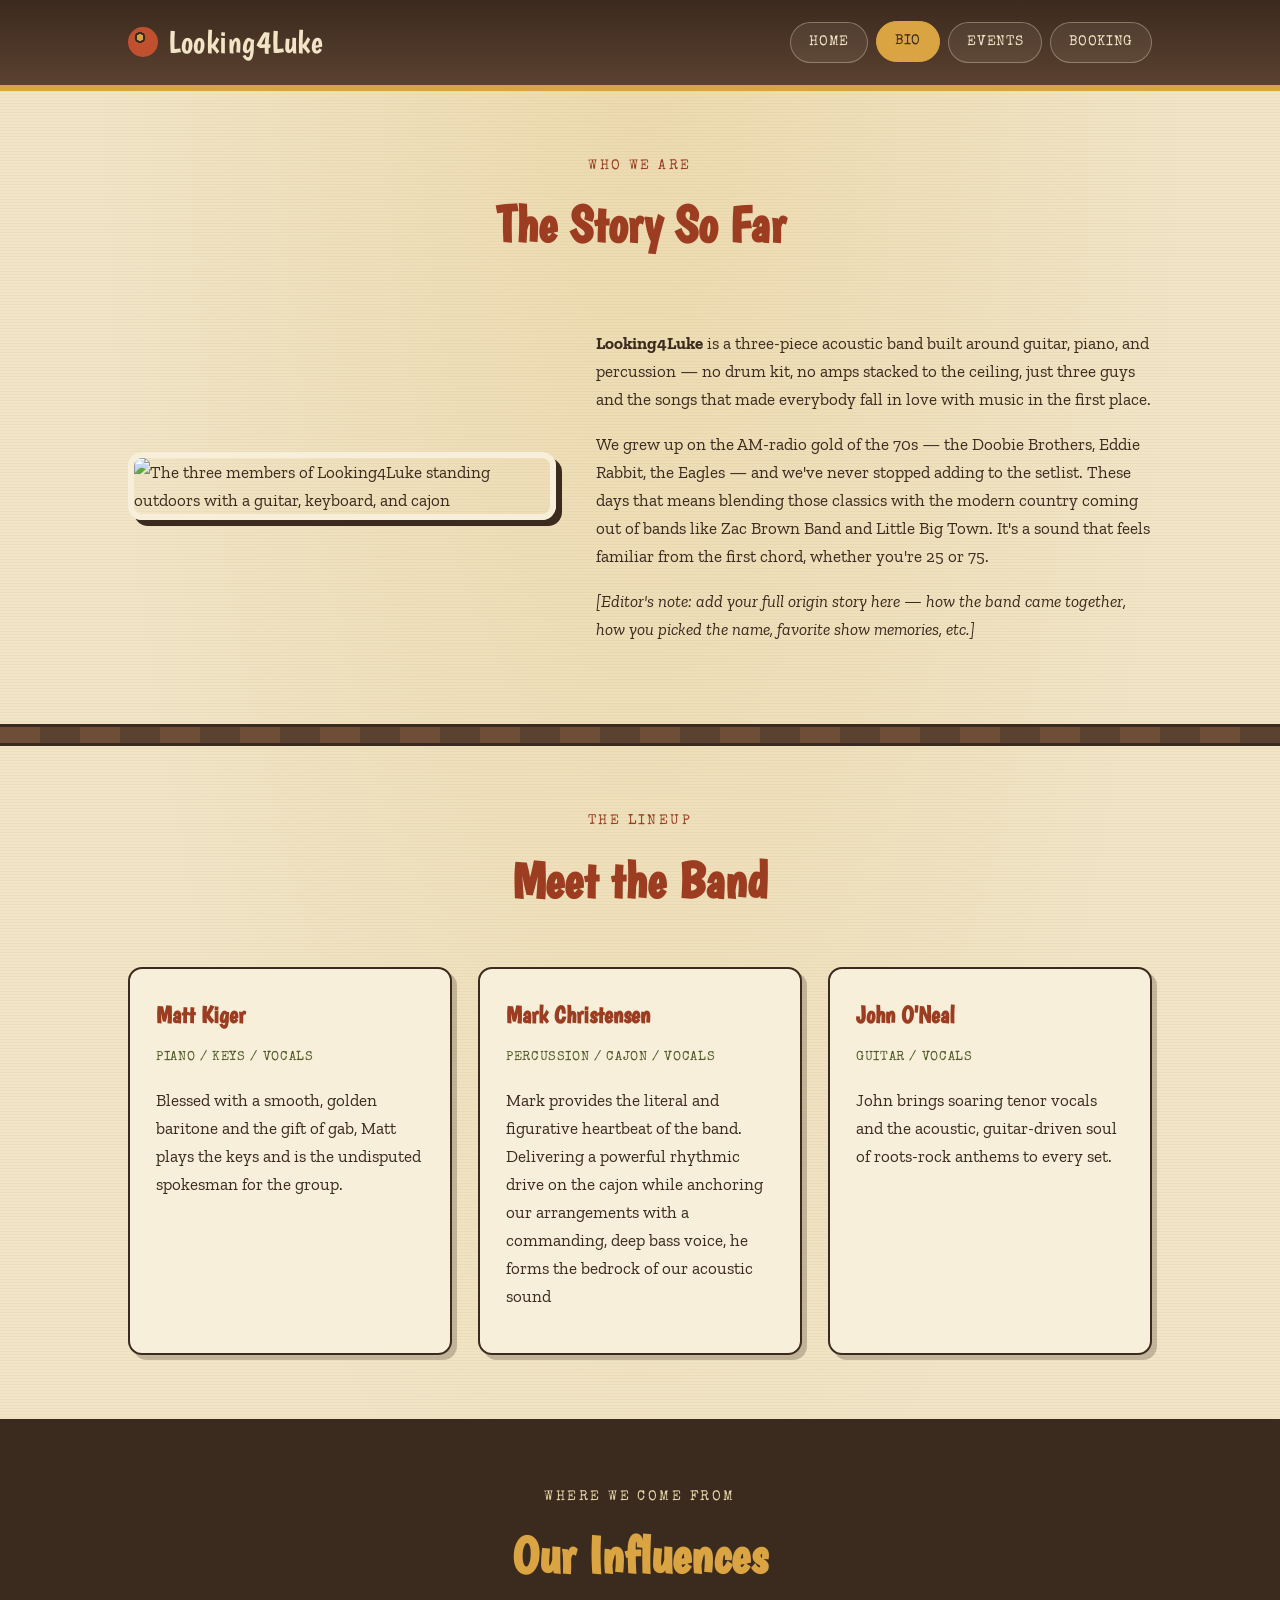
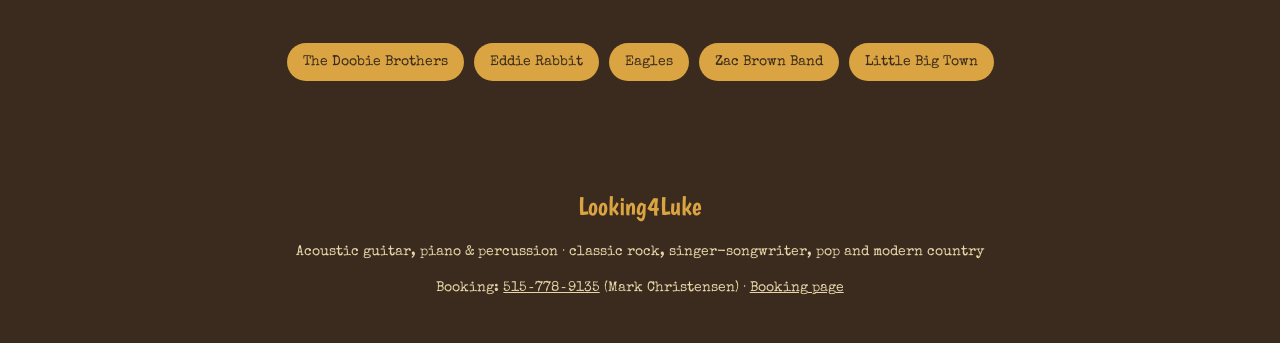
==== bio.html @ d56bd20d "Initial commit of band website" ====
<!DOCTYPE html>
<html lang="en">
<head>
<meta charset="UTF-8">
<meta name="viewport" content="width=device-width, initial-scale=1.0">
<title>Bio — Looking4Luke</title>
<meta name="description" content="Meet Looking4Luke, an acoustic guitar, piano, and percussion trio performing a wide variety of genres and musical generations with a decidedly unplugged feel.">
<link rel="stylesheet" href="style.css">
</head>
<body>

<header class="site-header">
  <div class="header-inner">
    <a href="index.html" class="brand"><span class="record-dot" aria-hidden="true"></span>Looking4Luke</a>
    <nav class="primary-nav" aria-label="Primary">
      <a href="index.html">Home</a>
      <a href="bio.html" class="active">Bio</a>
      <a href="events.html">Events</a>
      <a href="booking.html">Booking</a>
    </nav>
  </div>
</header>

<main>
  <section class="section">
    <div class="wrap">
      <div class="section-head">
        <span class="eyebrow">Who We Are</span>
        <h2>The Story So Far</h2>
      </div>

      <div class="bio-intro">
        <img class="bio-photo" src="file:///C:/Users/ONEAL/Dropbox/Important%20Stuff-%20John&Kara/Looking4Luke%20Website/L4L%20Images/L4L%20Profile%20Photo.jpg" alt="The three members of Looking4Luke standing outdoors with a guitar, keyboard, and cajon">
        <div>
          <p><strong>Looking4Luke</strong> is a three-piece acoustic band built around guitar, piano, and percussion &mdash; no drum kit, no amps stacked to the ceiling, just three guys and the songs that made everybody fall in love with music in the first place.</p>
          <p>We grew up on the AM-radio gold of the 70s &mdash; the Doobie Brothers, Eddie Rabbit, the Eagles &mdash; and we've never stopped adding to the setlist. These days that means blending those classics with the modern country coming out of bands like Zac Brown Band and Little Big Town. It's a sound that feels familiar from the first chord, whether you're 25 or 75.</p>
          <p><em>[Editor's note: add your full origin story here &mdash; how the band came together, how you picked the name, favorite show memories, etc.]</em></p>
        </div>
      </div>
    </div>
  </section>

  <div class="wood-divider" aria-hidden="true"></div>

  <section class="section">
    <div class="wrap">
      <div class="section-head">
        <span class="eyebrow">The Lineup</span>
        <h2>Meet the Band</h2>
      </div>
      <div class="card-grid">
        <div class="card">
          <h3>Matt Kiger</h3>
          <p class="role">Piano / Keys / Vocals</p>
          <p>Blessed with a smooth, golden baritone and the gift of gab, Matt plays the keys and is the undisputed spokesman for the group.</p>
        </div>
        <div class="card">
          <h3>Mark Christensen</h3>
          <p class="role">Percussion / Cajon / Vocals</p>
          <p>Mark provides the literal and figurative heartbeat of the band. Delivering a powerful rhythmic drive on the cajon while anchoring our arrangements with a commanding, deep bass voice, he forms the bedrock of our acoustic sound</p>
        </div>
        <div class="card">
          <h3>John O'Neal</h3>
          <p class="role">Guitar / Vocals</p>
          <p>John brings soaring tenor vocals and the acoustic, guitar-driven soul of roots-rock anthems to every set.</p>
        </div>
      </div>
    </div>
  </section>

  <section class="section section-alt">
    <div class="wrap">
      <div class="section-head">
        <span class="eyebrow">Where We Come From</span>
        <h2>Our Influences</h2>
      </div>
      <ul class="influences-list">
        <li>The Doobie Brothers</li>
        <li>Eddie Rabbit</li>
        <li>Eagles</li>
        <li>Zac Brown Band</li>
        <li>Little Big Town</li>
      </ul>
    </div>
  </section>
</main>

<footer class="site-footer">
  <div class="wrap">
    <div class="foot-band">Looking4Luke</div>
    <p>Acoustic guitar, piano &amp; percussion &middot; classic rock, singer-songwriter, pop and modern country</p>
    <p>Booking: <a href="tel:5157789135">515&#8209;778&#8209;9135</a> (Mark Christensen) &middot; <a href="booking.html">Booking page</a></p>
  </div>
</footer>

</body>
</html>
---- style.css ----
/* ===========================================================
   Looking4Luke — site styles
   Design direction: early-70s concert poster / vinyl sleeve
   =========================================================== */

@import url('https://fonts.googleapis.com/css2?family=Boogaloo&family=Zilla+Slab:wght@400;500;600;700&family=Special+Elite&display=swap');

:root {
  --cream:       #F1E5C6;
  --cream-dark:  #E6D6A8;
  --paper:       #F8EFDA;
  --rust:        #C1502E;
  --rust-dark:   #9C3D22;
  --mustard:     #D9A441;
  --avocado:     #6B7A3A;
  --avocado-dark:#4F5B29;
  --brown:       #3B2A1E;
  --brown-soft:  #5B4130;
  --cocoa:       #6F4E37;

  --display: 'Boogaloo', 'Cooper Black', serif;
  --body: 'Zilla Slab', Georgia, serif;
  --stamp: 'Special Elite', 'Courier New', monospace;

  --radius: 14px;
  --max-w: 1080px;
}

* { box-sizing: border-box; }

html { scroll-behavior: smooth; }

body {
  margin: 0;
  background-color: var(--cream);
  background-image:
    radial-gradient(ellipse at top, rgba(217,164,65,0.18), transparent 60%),
    repeating-linear-gradient(0deg, rgba(59,42,30,0.035) 0px, rgba(59,42,30,0.035) 1px, transparent 1px, transparent 3px);
  color: var(--brown);
  font-family: var(--body);
  font-size: 17px;
  line-height: 1.65;
  -webkit-font-smoothing: antialiased;
}

a { color: inherit; }

img { max-width: 100%; display: block; }

.wrap {
  max-width: var(--max-w);
  margin: 0 auto;
  padding: 0 28px;
}

/* ---------- focus states ---------- */
a:focus-visible,
button:focus-visible {
  outline: 3px solid var(--rust);
  outline-offset: 3px;
}

@media (prefers-reduced-motion: reduce) {
  *, *::before, *::after {
    animation-duration: 0.001ms !important;
    animation-iteration-count: 1 !important;
    transition-duration: 0.001ms !important;
    scroll-behavior: auto !important;
  }
}

/* ---------- Header / Nav ---------- */
.site-header {
  background: linear-gradient(180deg, var(--brown) 0%, var(--brown-soft) 100%);
  border-bottom: 6px solid var(--mustard);
  position: sticky;
  top: 0;
  z-index: 50;
}

.header-inner {
  display: flex;
  align-items: center;
  justify-content: space-between;
  padding: 16px 28px;
  max-width: var(--max-w);
  margin: 0 auto;
  gap: 20px;
  flex-wrap: wrap;
}

.brand {
  font-family: var(--display);
  font-size: 2rem;
  color: var(--cream);
  text-decoration: none;
  letter-spacing: 0.5px;
  display: flex;
  align-items: center;
  gap: 10px;
}

.brand .record-dot {
  width: 30px;
  height: 30px;
  border-radius: 50%;
  background: radial-gradient(circle at 40% 35%, var(--mustard) 0 12%, var(--brown) 13% 20%, var(--rust) 21% 100%);
  flex-shrink: 0;
  animation: spin 6s linear infinite;
}

@keyframes spin { to { transform: rotate(360deg); } }

nav.primary-nav {
  display: flex;
  gap: 8px;
  flex-wrap: wrap;
}

nav.primary-nav a {
  font-family: var(--stamp);
  font-size: 0.85rem;
  letter-spacing: 0.05em;
  text-transform: uppercase;
  text-decoration: none;
  color: var(--cream);
  background: rgba(241,229,198,0.08);
  border: 1.5px solid rgba(241,229,198,0.35);
  border-radius: 999px;
  padding: 8px 18px;
  transition: background 0.2s ease, transform 0.2s ease, border-color 0.2s ease;
}

nav.primary-nav a:hover,
nav.primary-nav a.active {
  background: var(--mustard);
  border-color: var(--mustard);
  color: var(--brown);
  transform: translateY(-1px);
}

/* ---------- Sunburst signature element ---------- */
.sunburst-wrap {
  position: relative;
  display: flex;
  justify-content: center;
  padding: 56px 0 20px;
}

.sunburst {
  position: absolute;
  top: 50%;
  left: 50%;
  width: 780px;
  height: 780px;
  transform: translate(-50%, -52%);
  border-radius: 50%;
  background:
    repeating-conic-gradient(from 0deg,
      var(--rust) 0deg 9deg,
      var(--mustard) 9deg 18deg);
  opacity: 0.85;
  z-index: 0;
  animation: burst-turn 90s linear infinite;
}

@keyframes burst-turn { to { transform: translate(-50%, -52%) rotate(360deg); } }

.sunburst::after {
  content: "";
  position: absolute;
  inset: 10%;
  border-radius: 50%;
  background: var(--cream);
}

.hero-photo-frame {
  position: relative;
  z-index: 1;
  width: 380px;
  max-width: 78vw;
  aspect-ratio: 1 / 1;
  border-radius: 50%;
  overflow: hidden;
  border: 8px solid var(--paper);
  box-shadow: 0 10px 30px rgba(59,42,30,0.35);
}

.hero-photo-frame img {
  width: 100%;
  height: 100%;
  object-fit: cover;
  object-position: center 30%;
}

/* ---------- Hero text ---------- */
.hero-text {
  text-align: center;
  padding: 10px 20px 50px;
  position: relative;
  z-index: 1;
}

.eyebrow {
  font-family: var(--stamp);
  text-transform: uppercase;
  letter-spacing: 0.18em;
  color: var(--rust-dark);
  font-size: 0.85rem;
}

.hero-text h1 {
  font-family: var(--display);
  font-size: clamp(3rem, 9vw, 5.5rem);
  color: var(--brown);
  margin: 6px 0 4px;
  line-height: 0.95;
  text-shadow: 3px 3px 0 var(--mustard);
}

.hero-tagline {
  font-size: 1.2rem;
  color: var(--brown-soft);
  max-width: 640px;
  margin: 14px auto 28px;
}

.genre-chips {
  display: flex;
  flex-wrap: wrap;
  gap: 10px;
  justify-content: center;
  margin-bottom: 30px;
}

.genre-chips span {
  font-family: var(--stamp);
  font-size: 0.8rem;
  background: var(--avocado);
  color: var(--cream);
  padding: 6px 14px;
  border-radius: 999px;
  letter-spacing: 0.04em;
}

.btn-row {
  display: flex;
  gap: 16px;
  justify-content: center;
  flex-wrap: wrap;
}

.btn {
  display: inline-block;
  font-family: var(--stamp);
  text-transform: uppercase;
  letter-spacing: 0.06em;
  font-size: 0.9rem;
  text-decoration: none;
  padding: 14px 30px;
  border-radius: 999px;
  transition: transform 0.15s ease, box-shadow 0.15s ease;
  border: 2px solid transparent;
}

.btn:hover { transform: translateY(-2px); }

.btn-primary {
  background: var(--rust);
  color: var(--paper);
  box-shadow: 4px 4px 0 var(--brown);
}
.btn-primary:hover { box-shadow: 6px 6px 0 var(--brown); }

.btn-secondary {
  background: transparent;
  border-color: var(--brown);
  color: var(--brown);
}
.btn-secondary:hover { background: var(--brown); color: var(--cream); }

/* ---------- Section framing ---------- */
.section {
  padding: 64px 0;
  position: relative;
}

.section + .section {
  border-top: 3px dashed rgba(59,42,30,0.18);
}

.section-head {
  text-align: center;
  margin-bottom: 44px;
}

.section-head .eyebrow { display: block; margin-bottom: 6px; }

.section-head h2 {
  font-family: var(--display);
  font-size: clamp(2.2rem, 5vw, 3.2rem);
  color: var(--rust-dark);
  margin: 0;
}

.section-alt {
  background: var(--brown);
  color: var(--cream);
}
.section-alt .section-head h2 { color: var(--mustard); }
.section-alt .eyebrow { color: var(--cream-dark); }
.section-alt a { color: var(--mustard); }

/* ---------- Cards ---------- */
.card-grid {
  display: grid;
  gap: 26px;
  grid-template-columns: repeat(auto-fit, minmax(230px, 1fr));
}

.card {
  background: var(--paper);
  border: 2px solid var(--brown);
  border-radius: var(--radius);
  padding: 26px;
  box-shadow: 5px 5px 0 rgba(59,42,30,0.25);
}

.card h3 {
  font-family: var(--display);
  color: var(--rust-dark);
  font-size: 1.5rem;
  margin: 0 0 8px;
}

.card .role {
  font-family: var(--stamp);
  font-size: 0.8rem;
  color: var(--avocado-dark);
  text-transform: uppercase;
  letter-spacing: 0.05em;
  margin-bottom: 10px;
}

/* ---------- Wood divider ---------- */
.wood-divider {
  height: 22px;
  background: repeating-linear-gradient(
    90deg,
    var(--cocoa) 0 40px,
    var(--brown-soft) 40px 80px
  );
  border-top: 3px solid var(--brown);
  border-bottom: 3px solid var(--brown);
}

/* ---------- Footer ---------- */
footer.site-footer {
  background: var(--brown);
  color: var(--cream-dark);
  padding: 40px 0 30px;
  text-align: center;
  font-family: var(--stamp);
  font-size: 0.85rem;
}

footer.site-footer .foot-band {
  font-family: var(--display);
  font-size: 1.6rem;
  color: var(--mustard);
  margin-bottom: 8px;
}

footer.site-footer a { text-decoration: underline; }

/* ---------- Events / ticket list ---------- */
.gig-list {
  display: flex;
  flex-direction: column;
  gap: 18px;
}

.gig-ticket {
  display: grid;
  grid-template-columns: 110px 1fr auto;
  align-items: center;
  gap: 20px;
  background: var(--paper);
  border: 2px solid var(--brown);
  border-radius: var(--radius);
  padding: 18px 24px;
  position: relative;
  box-shadow: 5px 5px 0 rgba(59,42,30,0.2);
}

.gig-ticket::before,
.gig-ticket::after {
  content: "";
  position: absolute;
  width: 22px;
  height: 22px;
  background: var(--cream);
  border-radius: 50%;
  top: 50%;
  transform: translateY(-50%);
  border: 2px solid var(--brown);
}
.gig-ticket::before { left: -13px; }
.gig-ticket::after { right: -13px; }

.gig-date {
  font-family: var(--display);
  font-size: 1.7rem;
  color: var(--rust-dark);
  text-align: center;
  line-height: 1;
}
.gig-date span {
  display: block;
  font-family: var(--stamp);
  font-size: 0.7rem;
  color: var(--avocado-dark);
  text-transform: uppercase;
  letter-spacing: 0.08em;
  margin-top: 4px;
}

.gig-info h3 { margin: 0 0 4px; font-family: var(--display); font-size: 1.3rem; color: var(--brown); }
.gig-info p { margin: 0; color: var(--brown-soft); font-size: 0.95rem; }

.gig-tag {
  font-family: var(--stamp);
  font-size: 0.75rem;
  background: var(--avocado);
  color: var(--cream);
  padding: 6px 14px;
  border-radius: 999px;
  white-space: nowrap;
  height: fit-content;
}

.empty-note {
  font-family: var(--stamp);
  text-align: center;
  color: var(--brown-soft);
  padding: 30px;
  border: 2px dashed var(--brown);
  border-radius: var(--radius);
}

/* ---------- Booking form ---------- */
.booking-layout {
  display: grid;
  grid-template-columns: 1.1fr 1fr;
  gap: 44px;
  align-items: start;
}

@media (max-width: 760px) {
  .booking-layout { grid-template-columns: 1fr; }
  .gig-ticket { grid-template-columns: 1fr; text-align: center; }
  .gig-ticket::before, .gig-ticket::after { display: none; }
  .header-inner { justify-content: center; text-align: center; }
}

.contact-card {
  background: var(--avocado);
  color: var(--cream);
  border-radius: var(--radius);
  padding: 32px;
  border: 2px solid var(--brown);
  box-shadow: 6px 6px 0 rgba(59,42,30,0.3);
}

.contact-card h3 {
  font-family: var(--display);
  font-size: 1.7rem;
  margin-top: 0;
  color: var(--mustard);
}

.contact-line {
  display: flex;
  gap: 10px;
  align-items: baseline;
  margin: 14px 0;
  font-size: 1.05rem;
}

.contact-line .label {
  font-family: var(--stamp);
  font-size: 0.75rem;
  text-transform: uppercase;
  letter-spacing: 0.06em;
  color: var(--cream-dark);
  min-width: 70px;
}

.contact-line a {
  color: var(--paper);
  font-weight: 600;
  text-decoration: none;
  border-bottom: 2px solid var(--mustard);
}

form.booking-form {
  display: flex;
  flex-direction: column;
  gap: 16px;
}

.field label {
  display: block;
  font-family: var(--stamp);
  font-size: 0.8rem;
  text-transform: uppercase;
  letter-spacing: 0.05em;
  margin-bottom: 6px;
  color: var(--brown-soft);
}

.field input,
.field textarea,
.field select {
  width: 100%;
  padding: 12px 14px;
  border-radius: 8px;
  border: 2px solid var(--brown);
  background: var(--paper);
  font-family: var(--body);
  font-size: 1rem;
  color: var(--brown);
}

.field input:focus,
.field textarea:focus,
.field select:focus {
  outline: 3px solid var(--rust);
  outline-offset: 1px;
}

.field-row {
  display: grid;
  grid-template-columns: 1fr 1fr;
  gap: 16px;
}

@media (max-width: 500px) {
  .field-row { grid-template-columns: 1fr; }
}

.submit-note {
  font-size: 0.85rem;
  color: var(--brown-soft);
  font-family: var(--stamp);
}

/* ---------- Bio page specifics ---------- */
.bio-photo {
  border-radius: var(--radius);
  border: 6px solid var(--paper);
  box-shadow: 6px 6px 0 var(--brown);
}

.bio-intro {
  display: grid;
  grid-template-columns: 1fr 1.3fr;
  gap: 40px;
  align-items: center;
}

@media (max-width: 760px) {
  .bio-intro { grid-template-columns: 1fr; }
}

.pull-quote {
  font-family: var(--display);
  font-size: 1.8rem;
  color: var(--rust-dark);
  text-align: center;
  max-width: 720px;
  margin: 0 auto;
  line-height: 1.3;
}

.influences-list {
  list-style: none;
  padding: 0;
  margin: 0;
  display: flex;
  flex-wrap: wrap;
  gap: 10px;
  justify-content: center;
}

.influences-list li {
  font-family: var(--stamp);
  background: var(--mustard);
  color: var(--brown);
  padding: 8px 16px;
  border-radius: 999px;
  font-size: 0.85rem;
}
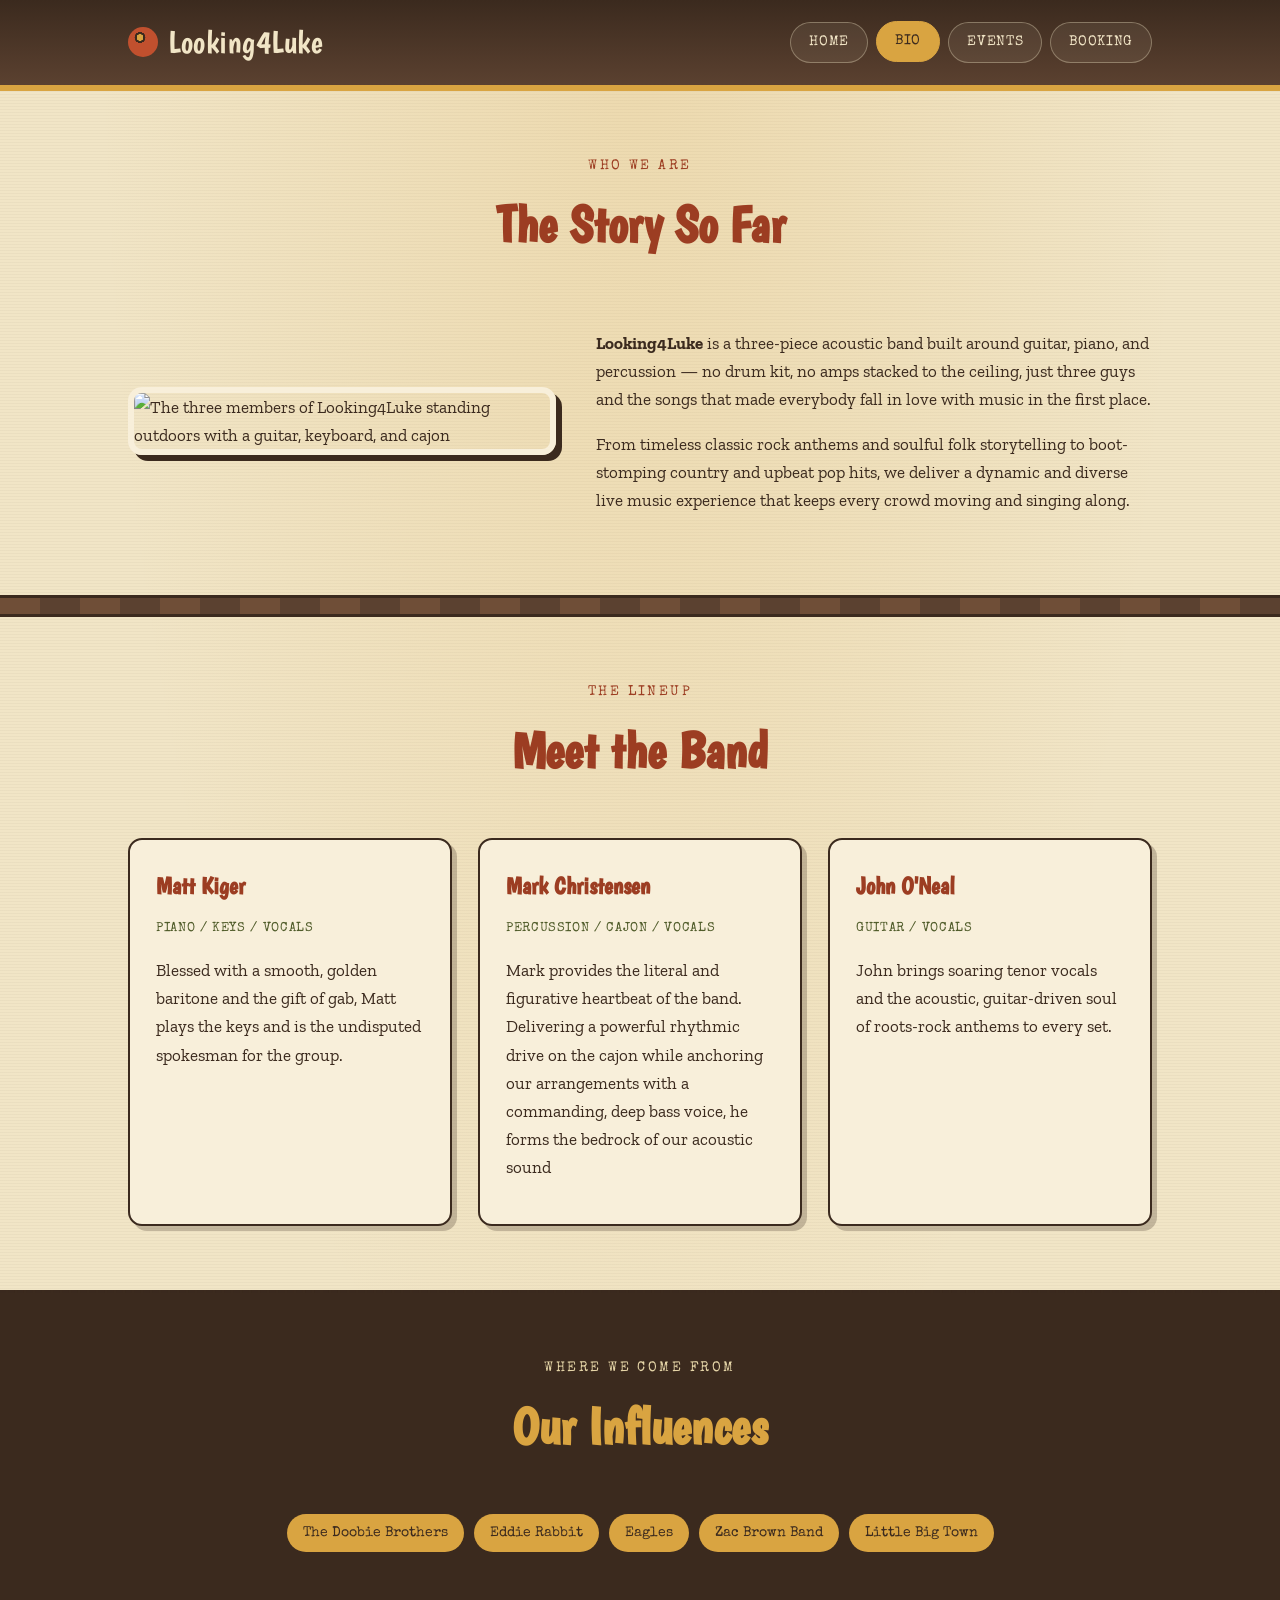
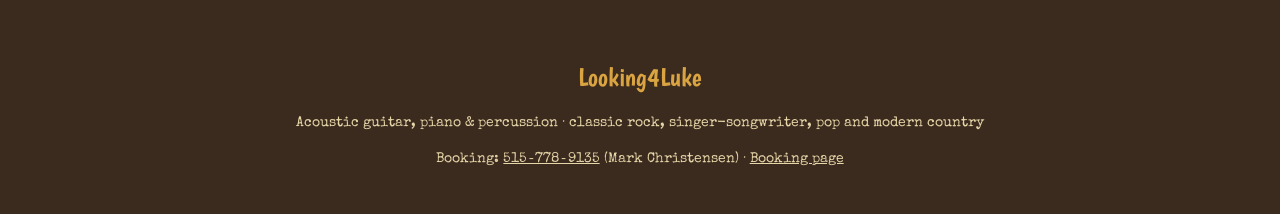
==== commit cd2c93b3: "Updated images bio events and home page" ====
--- a/bio.html
+++ b/bio.html
@@ -30,11 +30,10 @@
       </div>
 
       <div class="bio-intro">
-        <img class="bio-photo" src="file:///C:/Users/ONEAL/Dropbox/Important%20Stuff-%20John&Kara/Looking4Luke%20Website/L4L%20Images/L4L%20Profile%20Photo.jpg" alt="The three members of Looking4Luke standing outdoors with a guitar, keyboard, and cajon">
+        <img class="bio-photo" src="L4Limages/L4LLogoTAN.jpg" alt="The three members of Looking4Luke standing outdoors with a guitar, keyboard, and cajon">
         <div>
           <p><strong>Looking4Luke</strong> is a three-piece acoustic band built around guitar, piano, and percussion &mdash; no drum kit, no amps stacked to the ceiling, just three guys and the songs that made everybody fall in love with music in the first place.</p>
-          <p>We grew up on the AM-radio gold of the 70s &mdash; the Doobie Brothers, Eddie Rabbit, the Eagles &mdash; and we've never stopped adding to the setlist. These days that means blending those classics with the modern country coming out of bands like Zac Brown Band and Little Big Town. It's a sound that feels familiar from the first chord, whether you're 25 or 75.</p>
-          <p><em>[Editor's note: add your full origin story here &mdash; how the band came together, how you picked the name, favorite show memories, etc.]</em></p>
+          <p>From timeless classic rock anthems and soulful folk storytelling to boot-stomping country and upbeat pop hits, we deliver a dynamic and diverse live music experience that keeps every crowd moving and singing along.</p>
         </div>
       </div>
     </div>
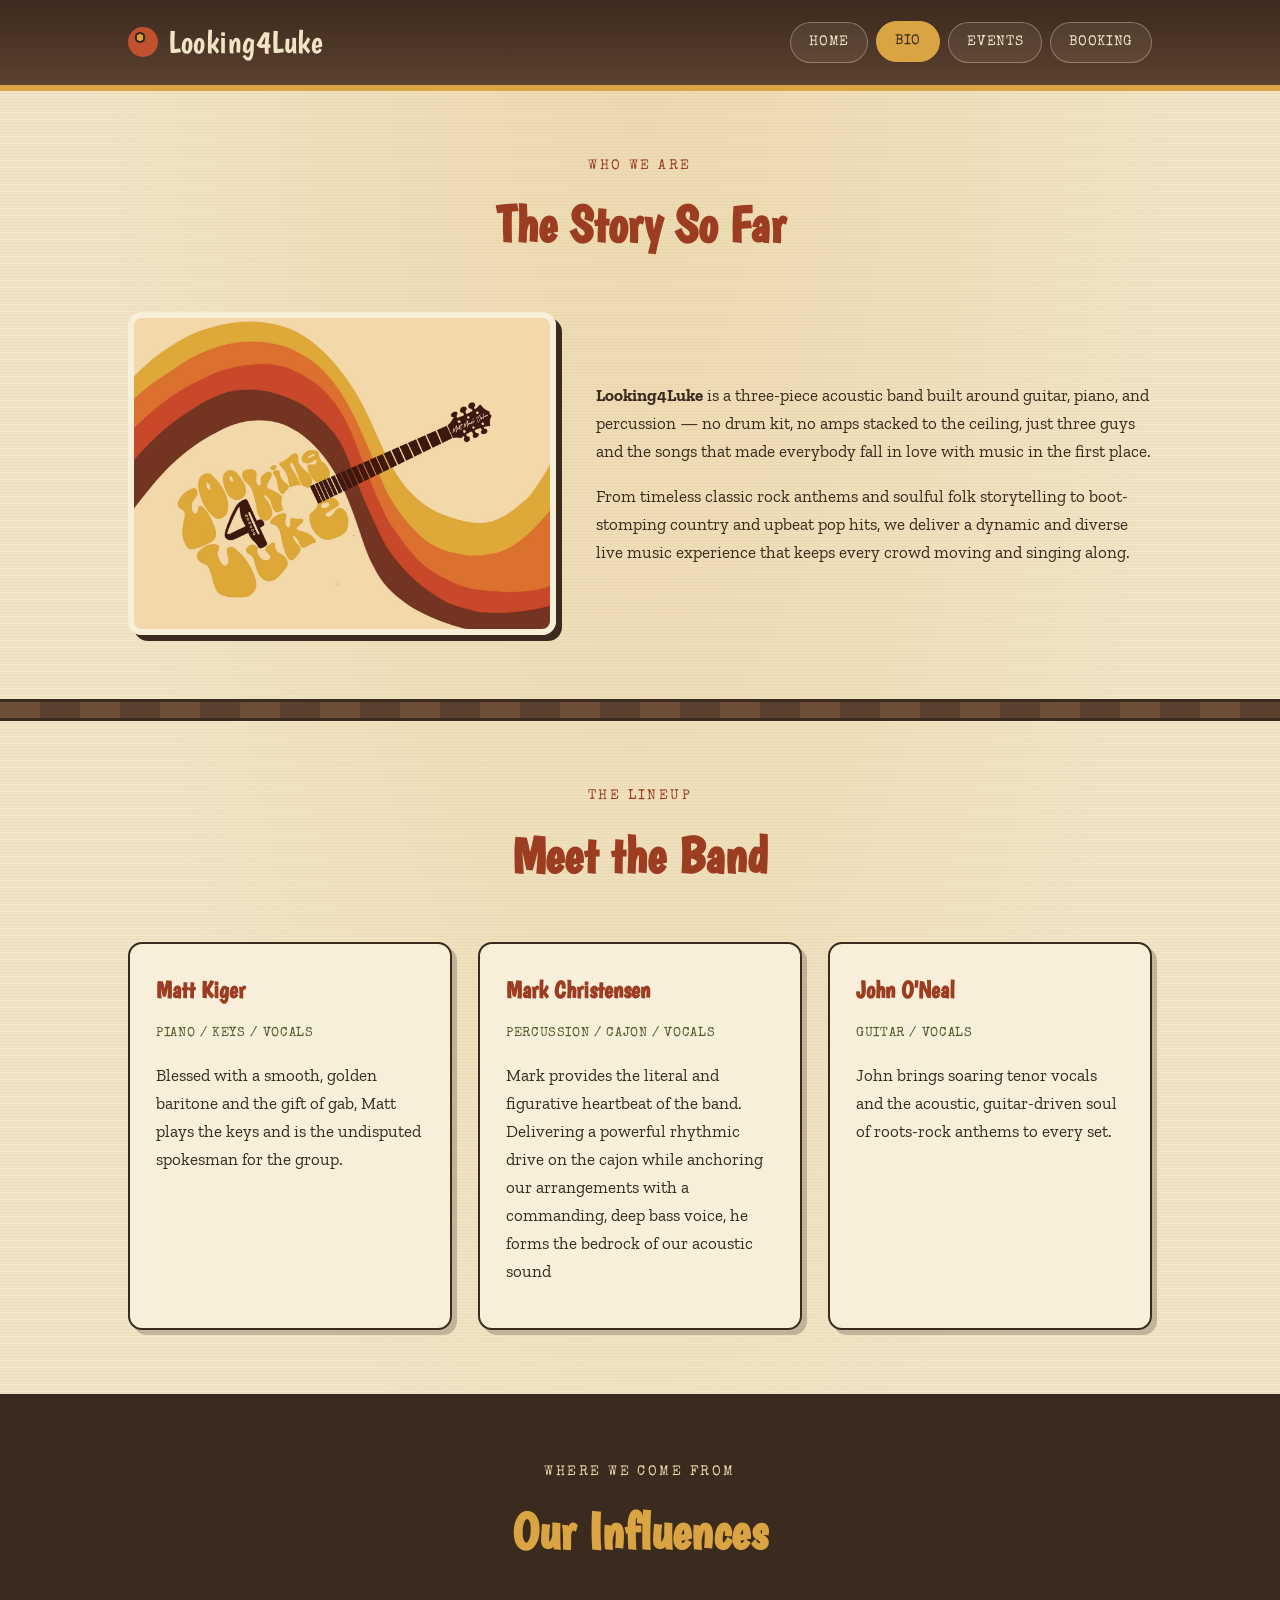
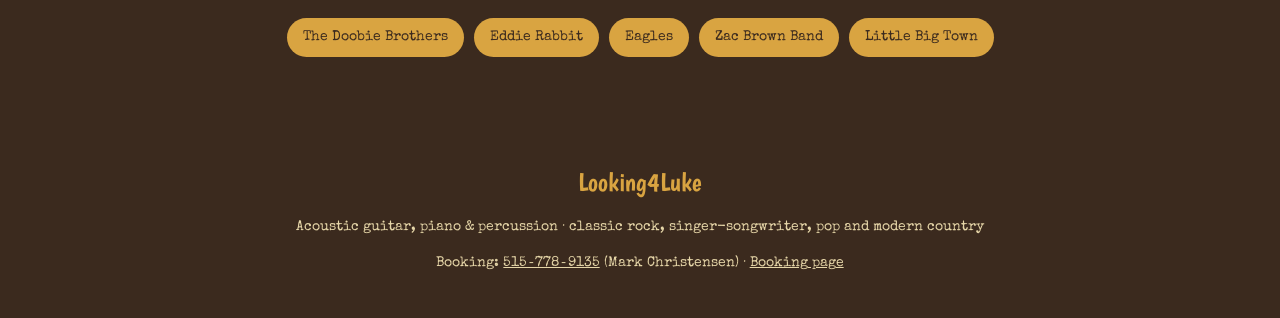
==== commit 7c8e2cee: "updated image" ====
--- a/bio.html
+++ b/bio.html
@@ -30,7 +30,7 @@
       </div>
 
       <div class="bio-intro">
-        <img class="bio-photo" src="L4Limages/L4LLogoTAN.jpg" alt="The three members of Looking4Luke standing outdoors with a guitar, keyboard, and cajon">
+        <img class="bio-photo" src="L4Limages/L4LLogoTAN.JPG" alt="The three members of Looking4Luke standing outdoors with a guitar, keyboard, and cajon">
         <div>
           <p><strong>Looking4Luke</strong> is a three-piece acoustic band built around guitar, piano, and percussion &mdash; no drum kit, no amps stacked to the ceiling, just three guys and the songs that made everybody fall in love with music in the first place.</p>
           <p>From timeless classic rock anthems and soulful folk storytelling to boot-stomping country and upbeat pop hits, we deliver a dynamic and diverse live music experience that keeps every crowd moving and singing along.</p>
